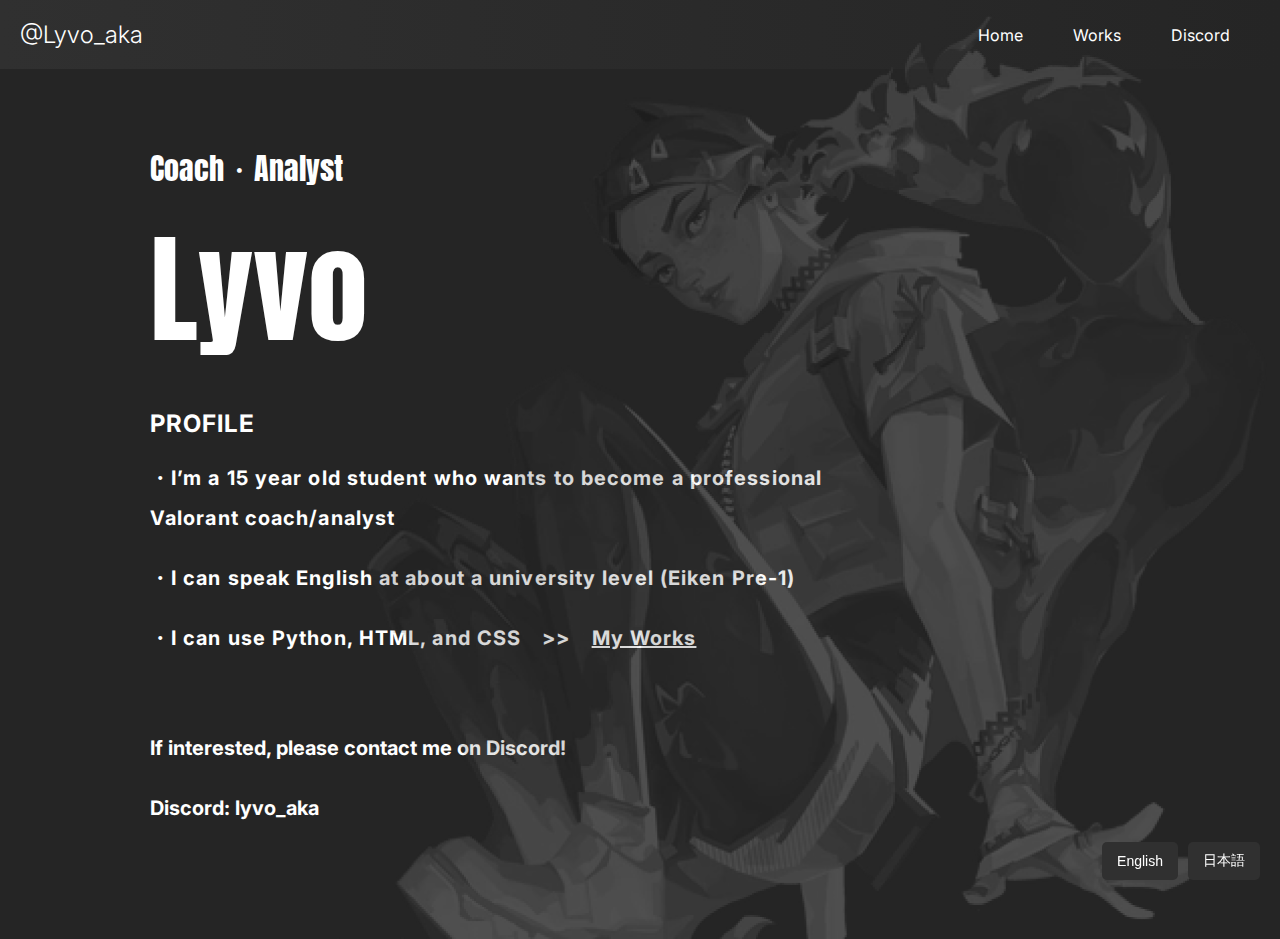
==== index.html @ d88fb712 "1" ====
<!DOCTYPE html>
<html lang="en">
<head>
    <meta charset="UTF-8">
    <meta name="viewport" content="width=device-width, initial-scale=1.0">
    <title>Lyvo Portfolio</title>
    <link rel="stylesheet" href="css/styles.css">
    <link rel="stylesheet" href="https://cdnjs.cloudflare.com/ajax/libs/font-awesome/6.0.0/css/all.min.css">
    <link href="https://fonts.googleapis.com/css2?family=Anton&family=Inter:opsz,wght@14..32,100..900&display=swap" rel="stylesheet">
</head>
    <body>
        <header>
            <div class="logo">
                <h1>@Lyvo_aka</h1>
            </div>
            <nav>
                <ul class="nav-list">
                    <li><a href="index.html">Home</a></li>
                    <li><a href="works.html">Works</a></li>
                    <li><a href="https://discord.gg/8MXKPpuD6g" class="link">Discord</a></li>
                </ul>
            </nav>
        </header>

        <div class="text">
            <div class="coach">
                <p>Coach・Analyst</p>
            </div>

            <div class="title">
                <p>Lyvo</p>
            </div>

            <section id="profile">
                <h5>PROFILE</h5>
                <p>・I’m a 15 year old student who wants to become a professional <br> Valorant coach/analyst</p>
                <p>・I can speak English at about a university level (Eiken Pre-1)</p>
                <p>・I can use Python, HTML, and CSS　>>　<a href="works.html" class="link">My Works</a></p>
            </section>

            <section id="contact">
                <p>If interested, please contact me on Discord!</p>
                <p>Discord: lyvo_aka</p>
            </section>

            <div class="language-switch">
                <button><a href="index.html" class="link2">English</a></button>
                <button><a href="index_jp.html" class="link2">日本語</a></button>
            </div>

            <script src="js/script.js"></script>

            <img src="Clove.png" alt="clove" class="responsive-img">
        </div>

        <script src="js/script.js"></script>
        
    </body>
</html>
---- css/styles.css ----
body {
    background-color: #252525;
    margin: 0;
    padding: 0;
    color: white;
    font-family: "Inter", serif;
}

header {
    display: flex;
    justify-content: space-between;
    align-items: center;
    background: linear-gradient(to right, #303030, #252525);
    color: white;
    padding: 20px;
    margin: 0;
}

.logo h1 {
    font-weight: 300;
    font-size: 24px;
    margin: 0;
}

.nav-list {
    list-style: none;
    display: flex;
    padding: 0;
    margin: 0;
    margin-right: 30px;
}

.nav-list li {
    z-index: 10;
    margin-left: 50px;
}

.nav-list a {
    font-family: "Inter", serif;
    color: white;
    text-decoration: none;
}

.nav-list a:hover {
    text-decoration: underline;
}

.coach {
    font-family: "Anton", serif;
    font-weight: 400;
    font-size: 30px;
    margin-left: 150px;
    margin-top: 100px;
    line-height: 0; 
    padding: 0; 
}

.title {
    font-family: "Anton", serif;
    font-weight: 400;
    font-size: 120px;
    margin-left: 150px;
    line-height: 0; 
    padding: 0; 
}

#profile {
    letter-spacing: 1.1px;
    color: #ffffff;
    font-family: "Inter", serif;
    margin-left: 150px;
}

#contact {
    font-family: "Inter", serif;
    margin: 70px;
    margin-left: 150px;
}

#profile h5 {
    font-weight: 700;
    font-size: 24px;
    margin-bottom: 10px;
}

#profile p, #contact p {
    font-weight: bold;
    font-size: 20px;
    line-height: 2;
}

.link {
    color: #ffffff; 
    text-decoration: underline; 
}

.link2 {
    color: white;   
    text-decoration: none; 
}

.link2:hover:hover {
    text-decoration: underline;
}

.responsive-img {
    max-width: 100%;
    height: auto; 
    display: block; 
    margin-left: auto;
    margin-right: 0;
    position: absolute; 
    right: 0; 
    top: 0;
    margin: 0;
    z-index: 1;
}

.language-switch {
    position: fixed;
    bottom: 20px;
    right: 20px;
    display: flex;
    gap: 10px;
    z-index: 5;
}

.language-switch button {
    background-color: #303030;
    color: white;
    border: none;
    padding: 10px 15px;
    cursor: pointer;
    font-size: 14px;
    border-radius: 5px;
    transition: background-color 0.3s ease;
}

.language-switch button:hover {
    background-color: #505050;
}
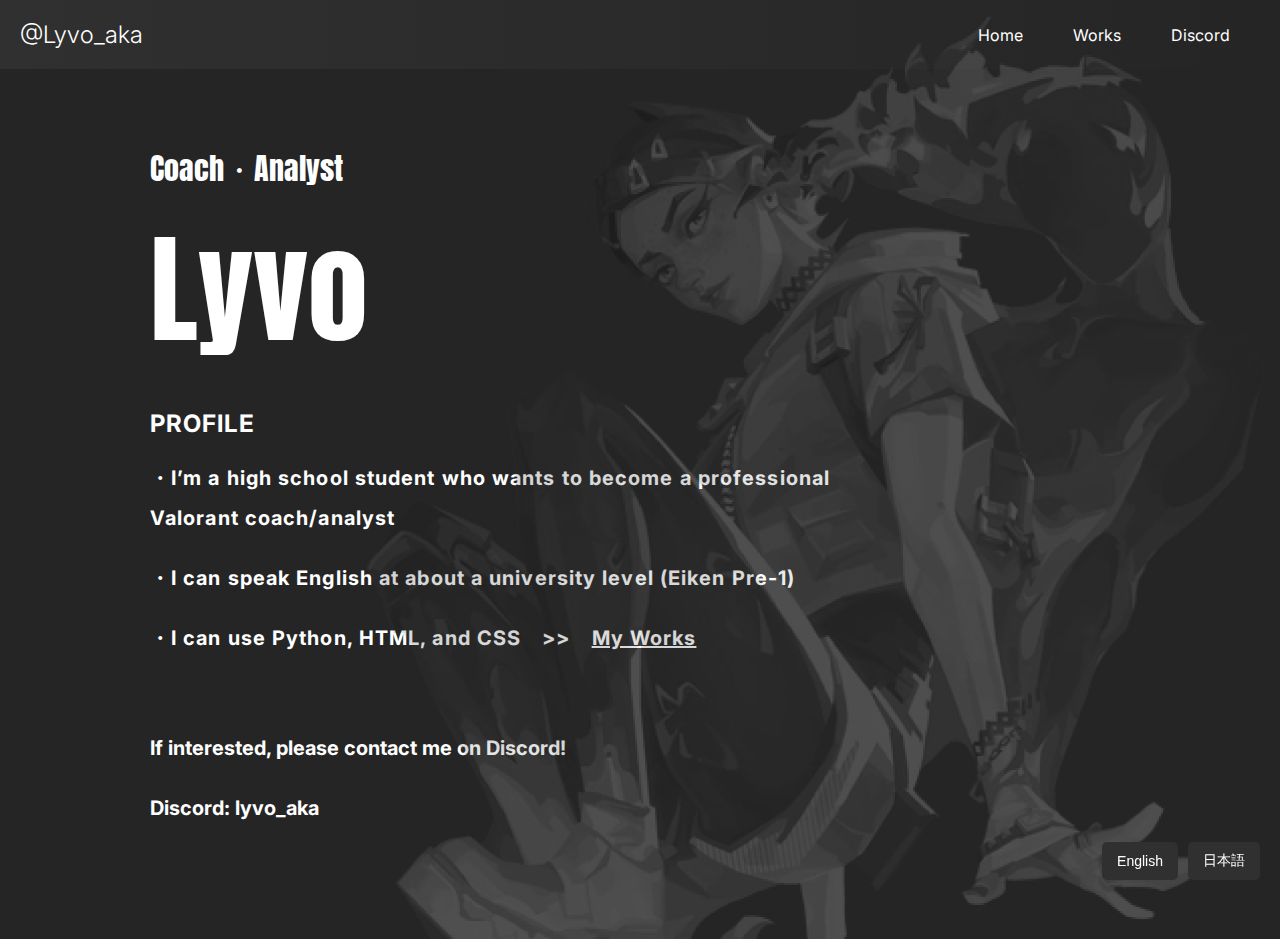
==== commit 7e36be17: "update" ====
--- a/index.html
+++ b/index.html
@@ -33,7 +33,7 @@
 
             <section id="profile">
                 <h5>PROFILE</h5>
-                <p>・I’m a 15 year old student who wants to become a professional <br> Valorant coach/analyst</p>
+                <p>・I’m a high school student who wants to become a professional <br> Valorant coach/analyst</p>
                 <p>・I can speak English at about a university level (Eiken Pre-1)</p>
                 <p>・I can use Python, HTML, and CSS　>>　<a href="works.html" class="link">My Works</a></p>
             </section>
